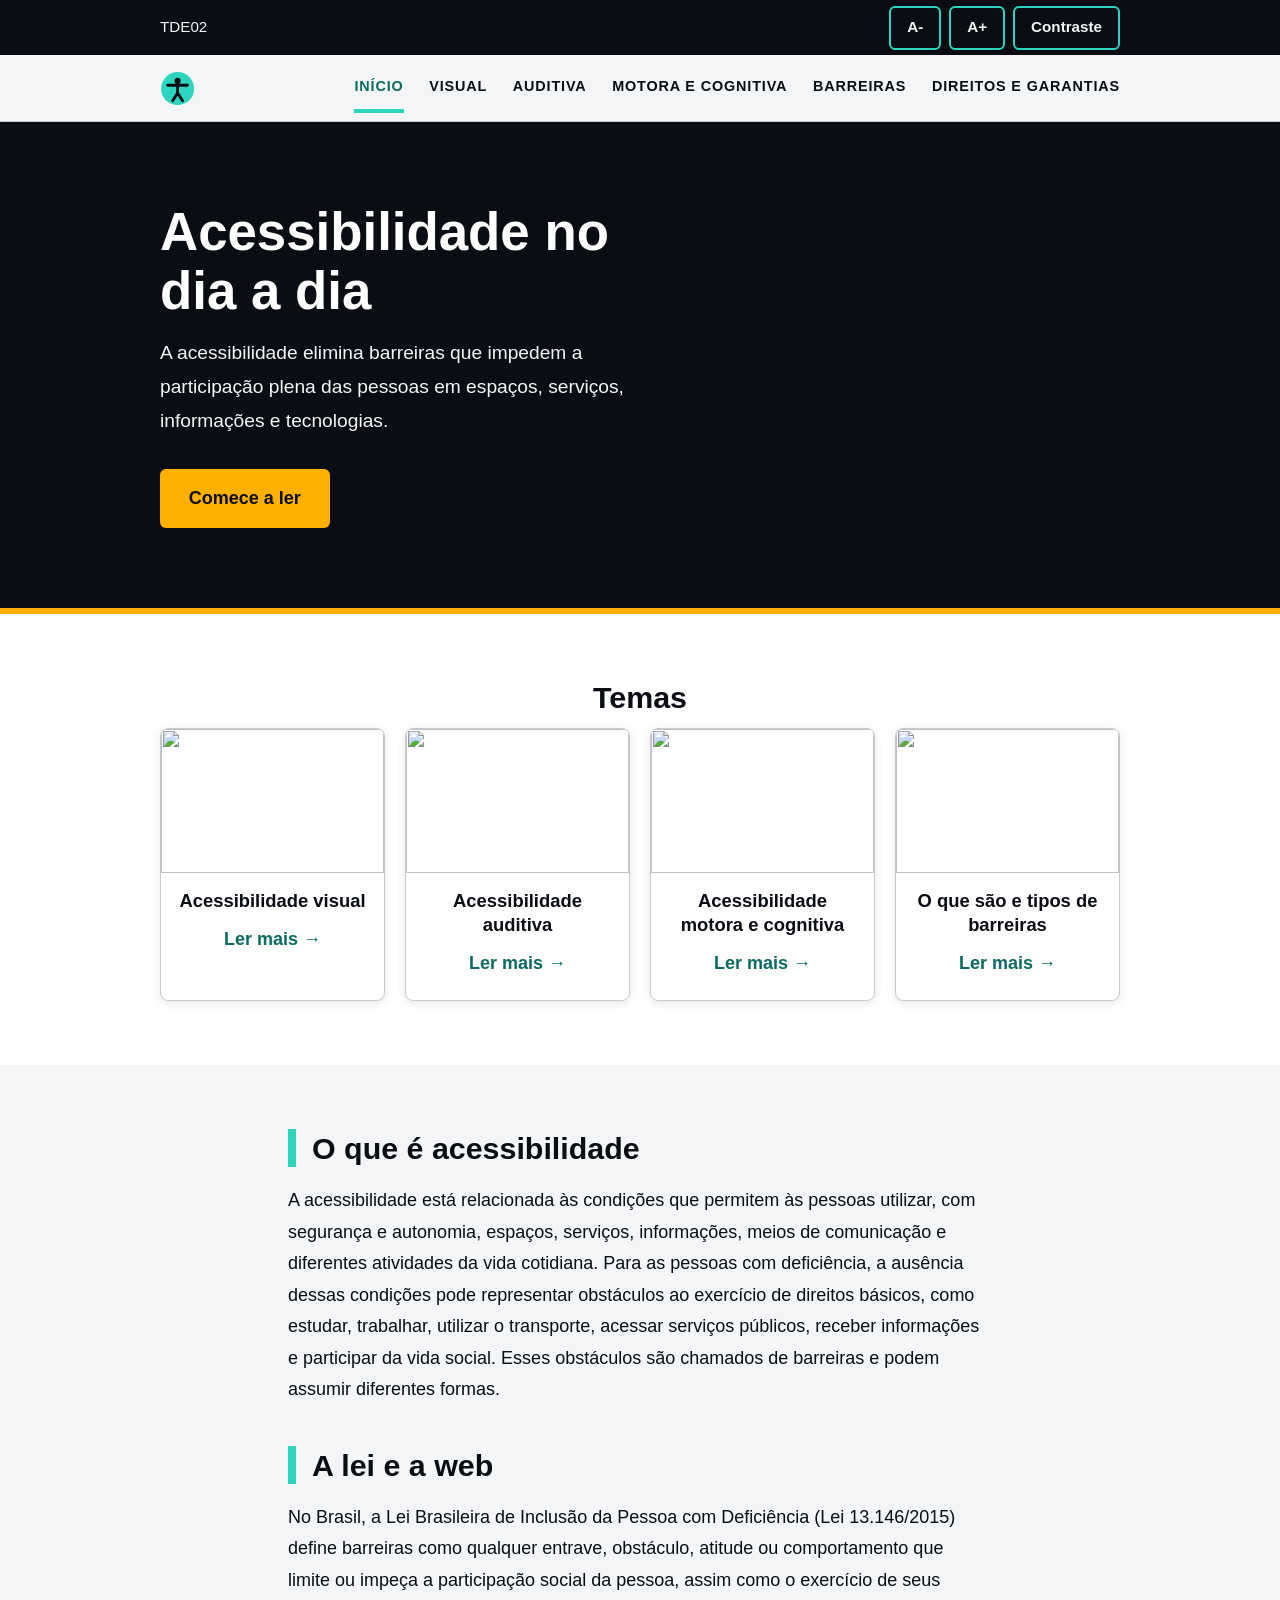
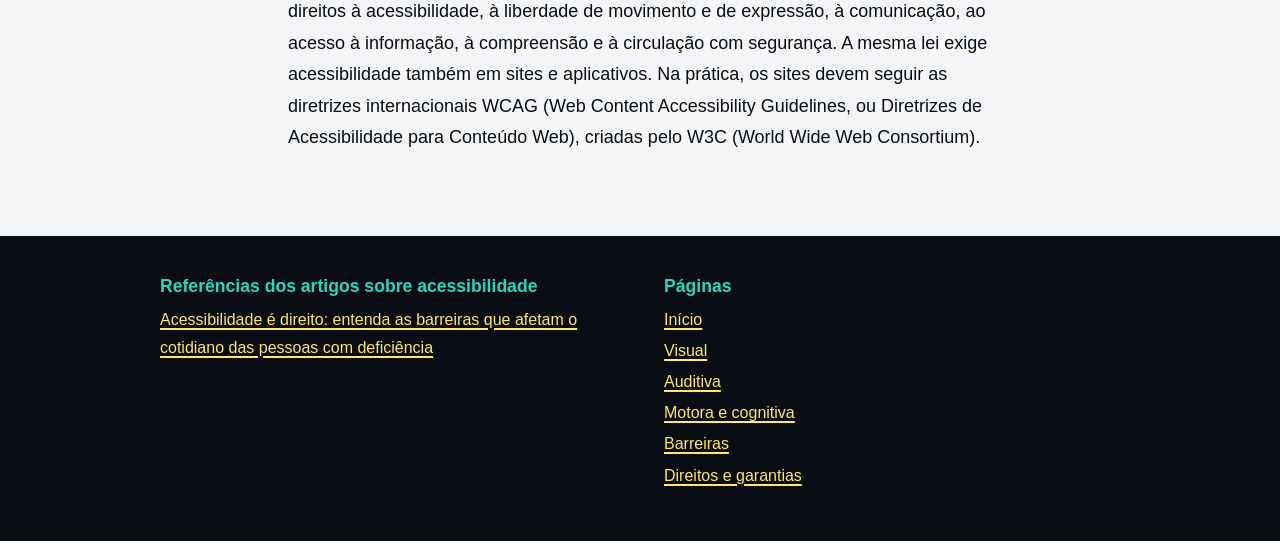
==== index.html @ 784b588b "Add files via upload" ====
<!DOCTYPE html>
<html lang="pt-br">
    <head>
        <meta charset="utf-8">
        <meta content="width=device-width, initial-scale=1" name="viewport">
        <title>Início</title>
        <meta
            content="Barreiras podem estar na calçada, no cardápio ou na tela. Entenda como removê-las e por que isso beneficia todos."
            name="description"
        >
        <link href="style.css" rel="stylesheet">
    </head>
    <body>
        <a class="skip" href="#conteudo">Ir para o conteúdo</a>
        <div class="top">
            <div class="bar">
                <span>TDE02</span>
                <div aria-label="Ajustes de leitura" class="tools" hidden role="group">
                    <button aria-label="Diminuir fonte" id="btn-menos" type="button">A-</button>
                    <button aria-label="Aumentar fonte" id="btn-mais" type="button">A+</button>
                    <button aria-pressed="false" id="btn-contraste" type="button">
                        Contraste
                    </button>
                </div>
            </div>
        </div>
        <header class="main">
            <div class="navbar">
                <a class="logo" href="index.html">
                    <svg aria-hidden="true" focusable="false" viewBox="0 0 32 32">
                        <circle cx="16" cy="16" fill="#2DD4BF" r="15" />
                        <circle cx="16" cy="9" fill="#0A0D14" r="2.8" />
                        <path
                            d="M7 13h18M16 13v7m0 0l-4.5 7M16 20l4.5 7"
                            fill="none"
                            stroke="#0A0D14"
                            stroke-linecap="round"
                            stroke-width="2.6"
                        />
                    </svg>
</a>
                <nav aria-label="Principal">
                    <ul>
                        <li><a aria-current="page" href="index.html">Início</a></li>
                        <li><a href="visual.html">Visual</a></li>
                        <li><a href="auditiva.html">Auditiva</a></li>
                        <li><a href="motora_cognitiva.html">Motora e cognitiva</a></li>
                        <li><a href="barreiras.html">Barreiras</a></li>
                        <li><a href="direitos_garantias.html">Direitos e garantias</a></li>
                    </ul>
                </nav>
            </div>
        </header>
        <div class="hero">
            <div class="wrap">
                <h1>Acessibilidade no dia a dia</h1>
                <p>
                    A acessibilidade elimina barreiras que impedem a participação plena das
                    pessoas em espaços, serviços, informações e tecnologias.
                </p>
                <a class="btn" href="#temas">Comece a ler</a>
            </div>
        </div>
        <main id="conteudo" tabindex="-1">
            <section class="center" id="temas">
                <h2>Temas</h2>
                <ul class="cards">
                    <li class="card">
                        <img alt="" height="260" src="images/card-visual.svg" width="400">
                        <div>
                            <h3><a href="visual.html">Acessibilidade visual</a></h3>
                            <span aria-hidden="true" class="go">Ler mais →</span>
                        </div>
                    </li>
                    <li class="card">
                        <img alt="" height="260" src="images/card-auditiva.svg" width="400">
                        <div>
                            <h3><a href="auditiva.html">Acessibilidade auditiva</a></h3>
                            <span aria-hidden="true" class="go">Ler mais →</span>
                        </div>
                    </li>
                    <li class="card">
                        <img alt="" height="260" src="images/card-motora.svg" width="400">
                        <div>
                            <h3>
                                <a href="motora-cognitiva.html">Acessibilidade motora e
                                cognitiva</a>
                            </h3>
                            <span aria-hidden="true" class="go">Ler mais →</span>
                        </div>
                    </li>
                    <li class="card">
                        <img alt="" height="260" src="images/card-barreiras.svg" width="400">
                        <div>
                            <h3>
                                <a href="barreiras.html">O que são e tipos de barreiras</a>
                            </h3>
                            <span aria-hidden="true" class="go">Ler mais →</span>
                        </div>
                    </li>
                </ul>
            </section>
            <section class="alt">
                <div class="article">
                    <h2>O que é acessibilidade</h2>
                    <p>
                        A acessibilidade está relacionada às condições que permitem às pessoas
                        utilizar, com segurança e autonomia, espaços, serviços, informações,
                        meios de comunicação e diferentes atividades da vida cotidiana. Para as
                        pessoas com deficiência, a ausência dessas condições pode representar
                        obstáculos ao exercício de direitos básicos, como estudar, trabalhar,
                        utilizar o transporte, acessar serviços públicos, receber informações e
                        participar da vida social. Esses obstáculos são chamados de barreiras e
                        podem assumir diferentes formas.
                    </p>
                    <h2>A lei e a web</h2>
                    <p>
                        No Brasil, a Lei Brasileira de Inclusão da Pessoa com Deficiência (Lei
                        13.146/2015) define barreiras como qualquer entrave, obstáculo, atitude
                        ou comportamento que limite ou impeça a participação social da pessoa,
                        assim como o exercício de seus direitos à acessibilidade, à liberdade de
                        movimento e de expressão, à comunicação, ao acesso à informação, à
                        compreensão e à circulação com segurança. A mesma lei exige
                        acessibilidade também em sites e aplicativos. Na prática, os sites devem
                        seguir as diretrizes internacionais WCAG (Web Content Accessibility
                        Guidelines, ou Diretrizes de Acessibilidade para Conteúdo Web), criadas
                        pelo W3C (World Wide Web Consortium).
                    </p>
                </div>
            </section>
        </main>
        <footer>
            <div>
                <section>
                    <h2>Referências dos artigos sobre acessibilidade</h2>
                    <ul>
                        <li>
                            <a href="https://www.gov.br/mdh/pt-br/assuntos/noticias/2026/defeso-eleitoral/agosto/acessibilidade-e-direito-entenda-as-barreiras-que-afetam-o-cotidiano-das-pessoas-com-deficiencia">
                            Acessibilidade é direito: entenda as barreiras que afetam o
                            cotidiano das pessoas com deficiência</a>
                        </li>
                    </ul>
                </section>
                <section>
                    <h2>Páginas</h2>
                    <ul>
                        <li><a href="index.html">Início</a></li>
                        <li><a href="visual.html">Visual</a></li>
                        <li><a href="auditiva.html">Auditiva</a></li>
                        <li><a href="motora_cognitiva.html">Motora e cognitiva</a></li>
                        <li><a href="barreiras.html">Barreiras</a></li>
                        <li><a href="direitos_garantias.html">Direitos e garantias</a></li>
                    </ul>
                </section>
            </div>
        </footer>
        <p aria-live="polite" class="sr" id="status" role="status"></p>
        <script src="script.js"></script>
    </body>
</html>
---- style.css ----
:root {

    --bg: #fff;

    --alt: #F4F5F7;

    --fg: #0A0D14;

    --muted: #39414f;

    --link: #0B6B60;

    --line: #c4cad4;

    --card: #fff;

    --topbg: #0A0D14;

    --topfg: #F4F5F7;

    --btn: #FFB000;

    --btnfg: #0A0D14;

    --acc: #2DD4BF;

    --ring: #FFB000;

    --w: 62rem;

}

[data-contraste=alto] {

    --bg: #000;

    --alt: #000;

    --fg: #fff;

    --muted: #fff;

    --link: #FFE66D;

    --line: #fff;

    --card: #000;

    --topbg: #000;

    --topfg: #fff;

    --btn: #FFE66D;

    --btnfg: #000;

    --acc: #FFE66D;

    --ring: #2DD4BF;

}

* {

    box-sizing: border-box;

}

html {

    font-size: 100%;

    scroll-behavior: smooth;

}

@media (prefers-reduced-motion:reduce) {

    html {

        scroll-behavior: auto;

    }

    * {

        animation: none !important;

        transition: none !important;

    }

}

body {

    margin: 0;

    background: var(--bg);

    color: var(--fg);

    font: 1.125rem/1.75 "Atkinson Hyperlegible",Verdana,Tahoma,sans-serif;

}

a {

    color: var(--link);

    text-underline-offset: .2em;

    text-decoration-thickness: 2px;

}

a:hover {

    text-decoration-thickness: 4px;

}

:focus-visible {

    outline: 4px solid #0A0D14;

    outline-offset: 3px;

    box-shadow: 0 0 0 7px var(--ring);

    border-radius: 4px;

}

[data-contraste=alto] :focus-visible {

    outline-color: #fff;

}

.skip {

    position: absolute;

    left: 1rem;

    top: -6rem;

    background: var(--btn);

    color: var(--btnfg);

    padding: .8rem 1.2rem;

    font-weight: 700;

    border-radius: 6px;

    z-index: 10;

}

.skip:focus {

    top: 1rem;

}

.sr {

    position: absolute;

    width: 1px;

    height: 1px;

    overflow: hidden;

    clip: rect(0 0 0 0);

}

.wrap,.bar,.navbar,main>section,footer>div {

    max-width: var(--w);

    margin-inline: auto;

    padding-inline: 1rem;

}

.top {

    background: var(--topbg);

    color: var(--topfg);

    font-size: .95rem;

    padding: .35rem 0;

}

[data-contraste=alto] .top {

    border-bottom: 2px solid #fff;

}

.bar {

    display: flex;

    flex-wrap: wrap;

    gap: .5rem 1.5rem;

    align-items: center;

    justify-content: space-between;

}

.tools {

    display: flex;

    gap: .5rem;

}

button {

    font: inherit;

    font-size: .95rem;

    font-weight: 700;

    min-height: 44px;

    min-width: 44px;

    padding: 0 1rem;

    border: 2px solid var(--acc);

    background: transparent;

    color: var(--topfg);

    border-radius: 6px;

    cursor: pointer;

}

button:hover {

    background: rgba(45,212,191,.25);

}

button[aria-pressed=true] {

    background: var(--acc);

    color: #0A0D14;

}

header.main {

    background: var(--alt);

    border-bottom: 1px solid var(--line);

}

[data-contraste=alto] header.main {

    border-bottom: 2px solid #fff;

}

.navbar {

    display: flex;

    flex-wrap: wrap;

    align-items: center;

    justify-content: space-between;

    gap: .25rem 2rem;

    padding-block: .5rem;

}

.logo {

    display: flex;

    align-items: center;

    gap: .6rem;

    font-weight: 700;

    font-size: 1.3rem;

    color: var(--fg);

    text-decoration: none;

}

.logo svg {

    width: 2.2rem;

    height: 2.2rem;

}

nav ul {

    display: flex;

    flex-wrap: wrap;

    gap: 0 1.6rem;

    list-style: none;

    margin: 0;

    padding: 0;

}

nav a {

    display: inline-block;

    min-height: 44px;

    padding: .65rem 0;

    color: var(--fg);

    font-size: .9rem;

    font-weight: 700;

    letter-spacing: .06em;

    text-transform: uppercase;

    text-decoration: none;

    border-bottom: 4px solid transparent;

}

nav a:hover {

    border-bottom-color: var(--acc);

}

nav a[aria-current=page] {

    color: var(--link);

    border-bottom-color: var(--acc);

}

.hero {

    background: #0A0D14;

    border-bottom: 6px solid var(--btn);

    color: #F4F5F7;

    padding: 5rem 0;

    min-height: 27rem;

    display: flex;

    align-items: center;

}

.hero.small {

    min-height: 14rem;

    padding: 3rem 0;

}

[data-contraste=alto] .hero {

    background: #000;

    border-bottom: 2px solid #fff;

    color: #fff;

}

.hero .wrap {

    width: 100%;

}

.hero h1 {

    font-size: clamp(2.2rem,5.5vw,3.3rem);

    line-height: 1.12;

    margin: 0 0 1rem;

    max-width: 18ch;

    color: #fff;

}

.hero p {

    font-size: 1.2rem;

    max-width: 44ch;

    margin: 0 0 2rem;

}

.btn {

    display: inline-block;

    background: var(--btn);

    color: var(--btnfg);

    font-weight: 700;

    padding: .85rem 1.8rem;

    border-radius: 6px;

    text-decoration: none;

    min-height: 44px;

}

.btn:hover {

    background: #FFE66D;

    text-decoration: underline;

}

main>section {

    padding-block: 4rem;

}

main>section.alt {

    background: var(--alt);

    max-width: none;

}

main>section.alt>* {

    max-width: var(--w);

    margin-inline: auto;

}

.center {

    text-align: center;

}

h2 {

    font-size: 1.9rem;

    line-height: 1.25;

    margin: 0 0 .75rem;

}

.sub {

    color: var(--muted);

    max-width: 46ch;

    margin: 0 auto 2.5rem;

}

.article {

    max-width: 46rem !important;

}

main>section.alt>.article {

    padding-inline: 1rem;

}

.tools[hidden] {

    display: none;

}

.article h2 {

    margin-top: 2.5rem;

    padding-left: 1rem;

    border-left: 8px solid var(--acc);

}

.article h2:first-child {

    margin-top: 0;

}

p,li {

    max-width: 70ch;

}

.cards {

    list-style: none;

    padding: 0;

    margin: 0;

    display: grid;

    gap: 1.25rem;

    grid-template-columns: repeat(4,1fr);

}

@media (max-width:60rem) {

    .cards {

        grid-template-columns: repeat(2,1fr);

    }

}

@media (max-width:34rem) {

    .cards {

        grid-template-columns: 1fr;

    }

}

.card {

    position: relative;

    max-width: none;

    background: var(--card);

    border: 1px solid var(--line);

    border-radius: 8px;

    overflow: hidden;

    box-shadow: 0 2px 10px rgba(10,13,20,.1);

    transition: transform .15s;

}

[data-contraste=alto] .card {

    border: 2px solid #fff;

    box-shadow: none;

}

.card:hover {

    transform: translateY(-4px);

}

.card:focus-within {

    outline: 4px solid #0A0D14;

    outline-offset: 3px;

    box-shadow: 0 0 0 7px var(--ring);

}

.card img {

    display: block;

    width: 100%;

    height: 9rem;

    object-fit: cover;

}

.card div {

    padding: 1rem 1.1rem 1.3rem;

}

.card h3 {

    margin: 0 0 .4rem;

    font-size: 1.15rem;

    line-height: 1.3;

}

.card h3 a {

    color: var(--fg);

    text-decoration: none;

    outline: none;

    box-shadow: none;

}

.card h3 a::after {

    content: "";

    position: absolute;

    inset: 0;

}

.card p {

    margin: 0;

    color: var(--muted);

    font-size: 1rem;

    line-height: 1.55;

}

.card .go {

    display: block;

    margin-top: .7rem;

    font-weight: 700;

    color: var(--link);

}

figure {

    margin: 2rem 0;

}

figure img {

    display: block;

    width: 100%;

    height: auto;

    border-radius: 8px;

}

figcaption {

    margin-top: .5rem;

    font-size: 1rem;

    color: var(--muted);

}

.dica {

    background: #FFE66D;

    color: #0A0D14;

    border-radius: 8px;

    padding: 1rem 1.3rem;

    margin: 2rem 0;

}

[data-contraste=alto] .dica {

    background: #000;

    color: #fff;

    border: 3px solid #FFE66D;

}

.tw {

    overflow-x: auto;

    border: 2px solid var(--line);

    border-radius: 8px;

}

table {

    border-collapse: collapse;

    width: 100%;

    min-width: 34rem;

    font-size: 1rem;

}

caption {

    text-align: left;

    font-weight: 700;

    padding: .9rem 1rem;

}

th,td {

    border-top: 2px solid var(--line);

    padding: .7rem 1rem;

    text-align: left;

    vertical-align: top;

}

thead th {

    background: #0A0D14;

    color: #F4F5F7;

    border-top: 0;

}

[data-contraste=alto] thead th {

    background: #FFE66D;

    color: #000;

}

footer {

    background: #0A0D14;

    color: #F4F5F7;

    padding: 2.5rem 0 3rem;

    font-size: 1rem;

}

[data-contraste=alto] footer {

    border-top: 2px solid #fff;

}

footer a {

    color: #FFE66D;

}

footer>div {

    display: grid;

    gap: 1.5rem 3rem;

    grid-template-columns: repeat(auto-fit,minmax(14rem,1fr));

}

footer h2 {

    font-size: 1.1rem;

    color: #2DD4BF;

    margin: 0 0 .5rem;

}

footer ul {

    list-style: none;

    margin: 0;

    padding: 0;

}

footer li {

    margin-bottom: .2rem;

}

[data-contraste=alto] footer h2 {

    color: #FFE66D;

}

@media (max-width:40rem) {

    nav a {

        padding: .5rem 0;

    }

    .hero {

        padding: 3rem 0;

    }

}
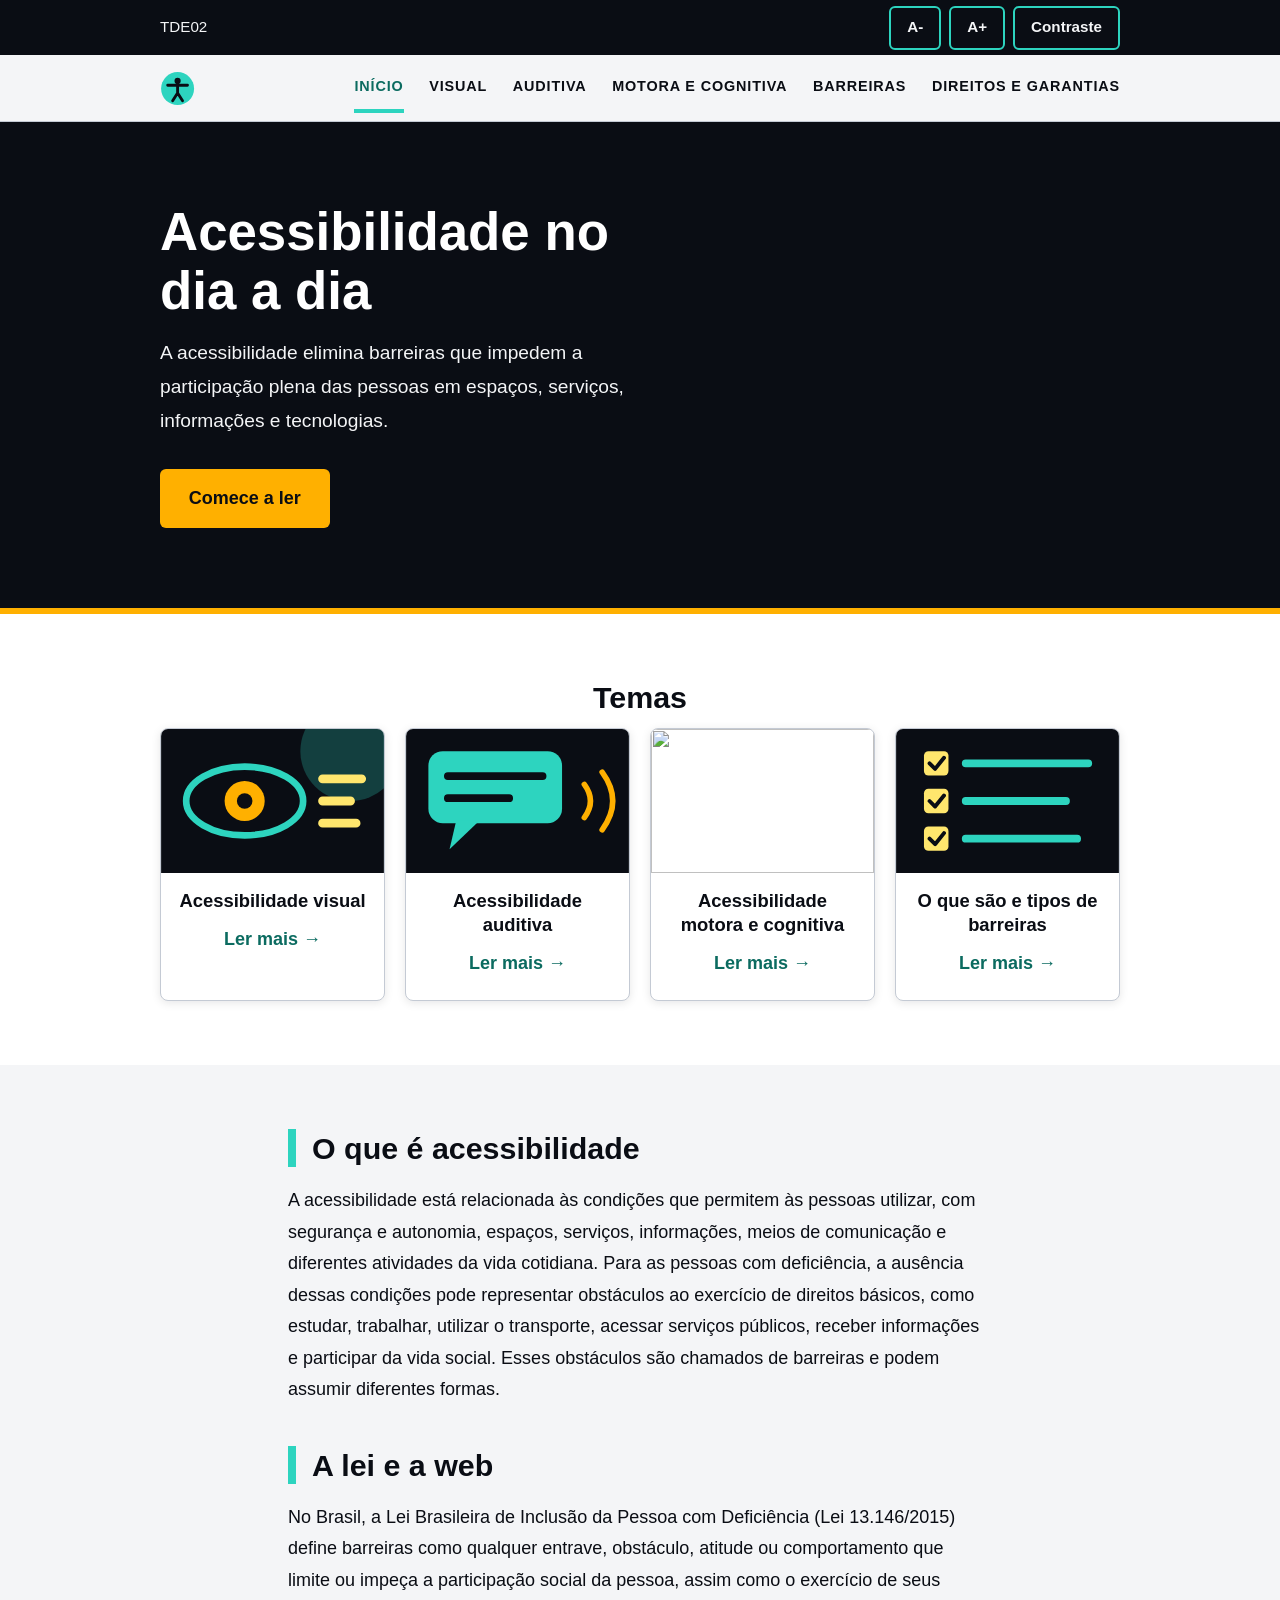
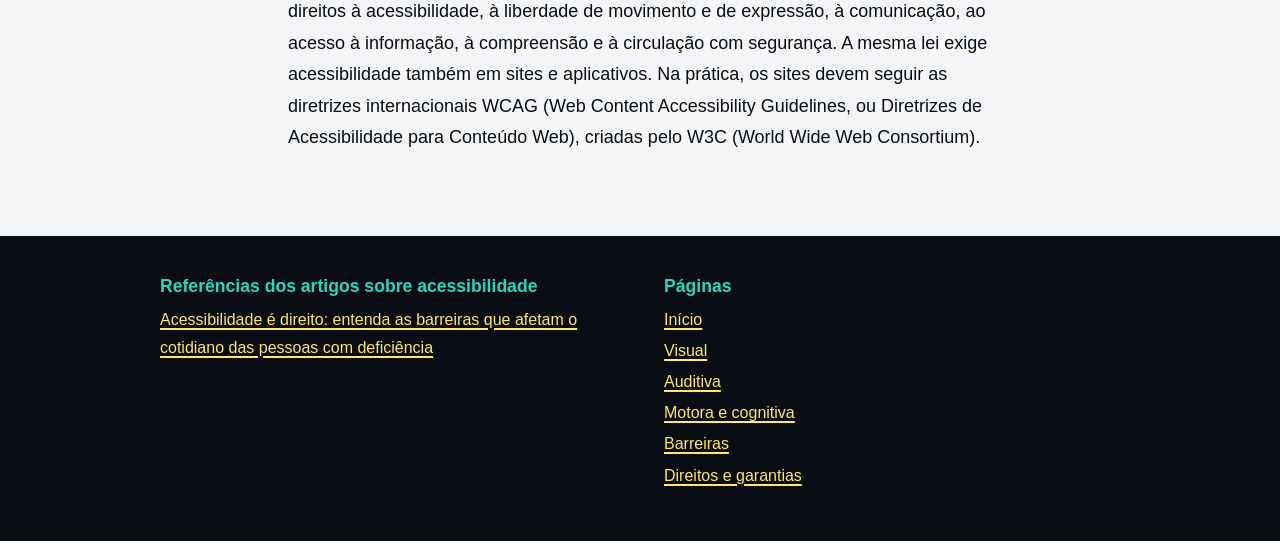
==== commit 928430a6: "index.html" ====
--- a/index.html
+++ b/index.html
@@ -80,10 +80,10 @@
                         </div>
                     </li>
                     <li class="card">
-                        <img alt="" height="260" src="images/card-motora.svg" width="400">
+                        <img alt="" height="260" src="card-motora.svg" width="400">
                         <div>
                             <h3>
-                                <a href="motora-cognitiva.html">Acessibilidade motora e
+                                <a href="images/motora-cognitiva.html">Acessibilidade motora e
                                 cognitiva</a>
                             </h3>
                             <span aria-hidden="true" class="go">Ler mais →</span>
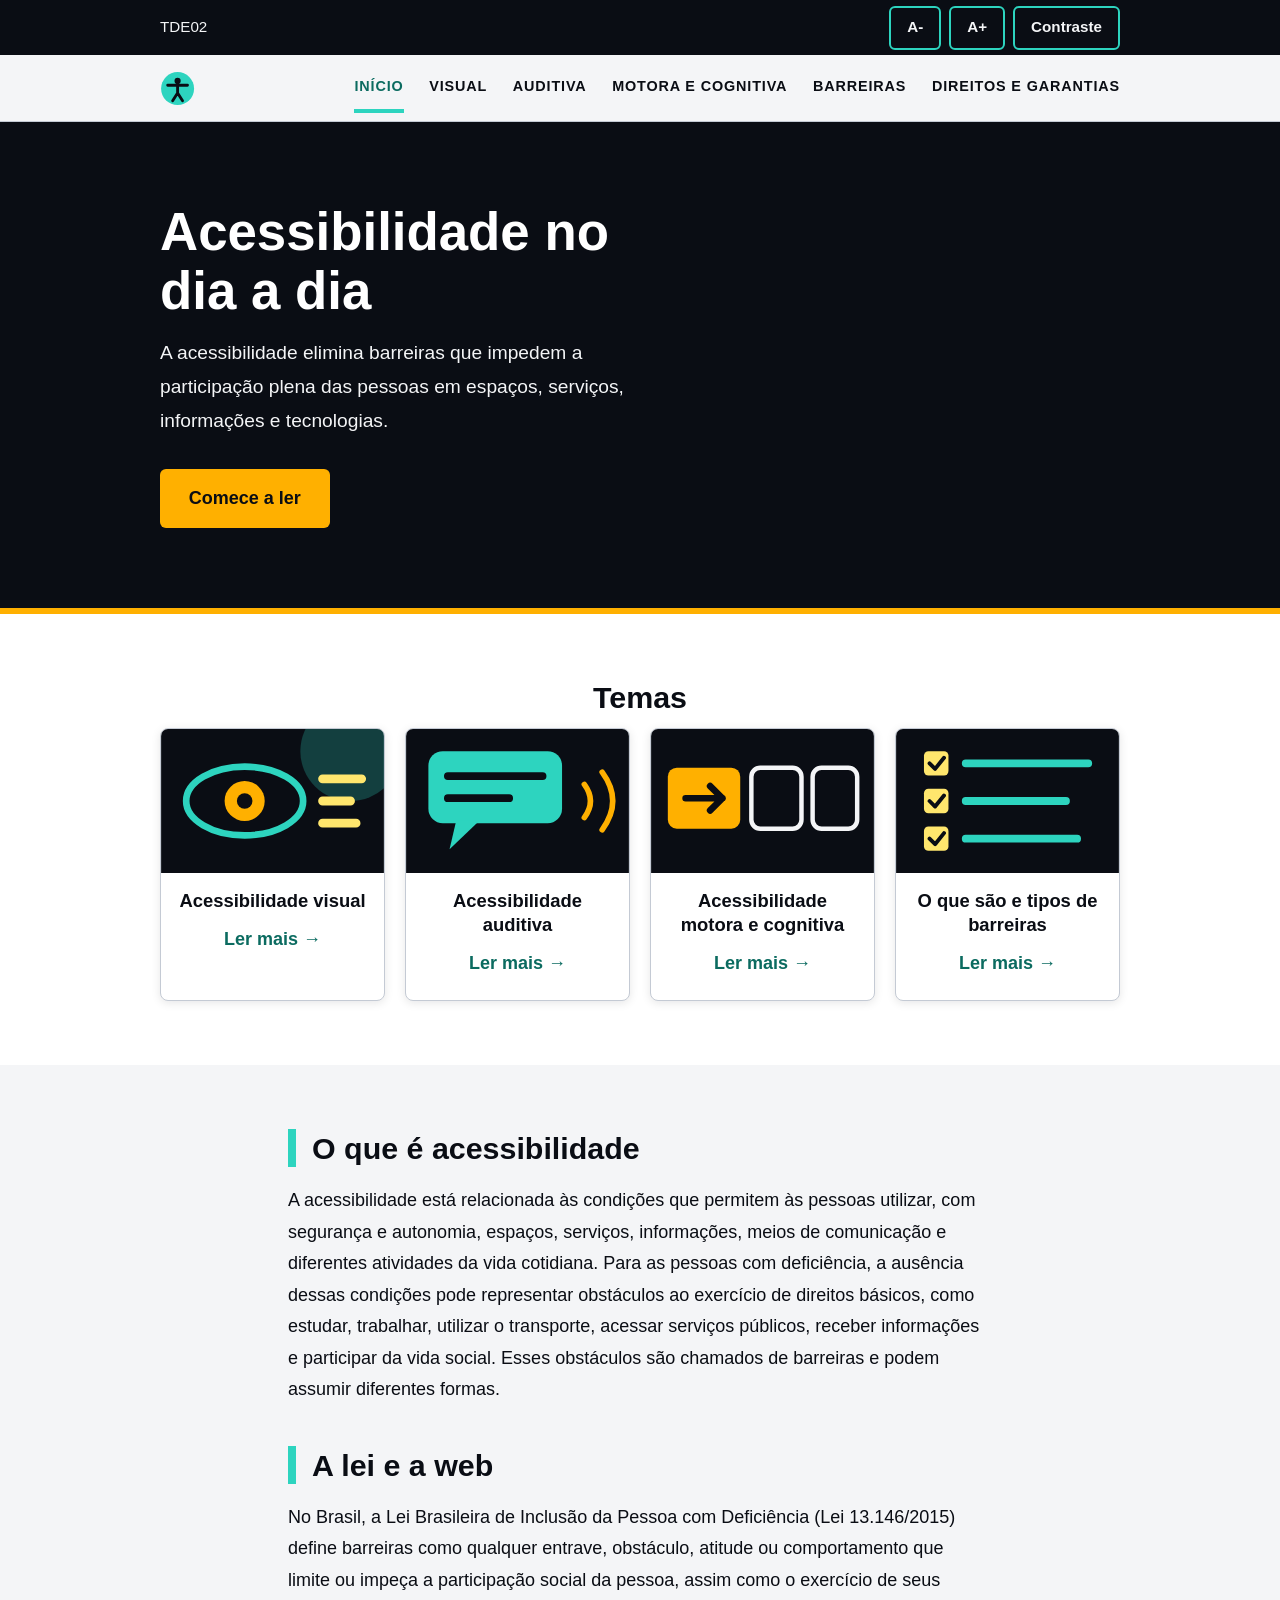
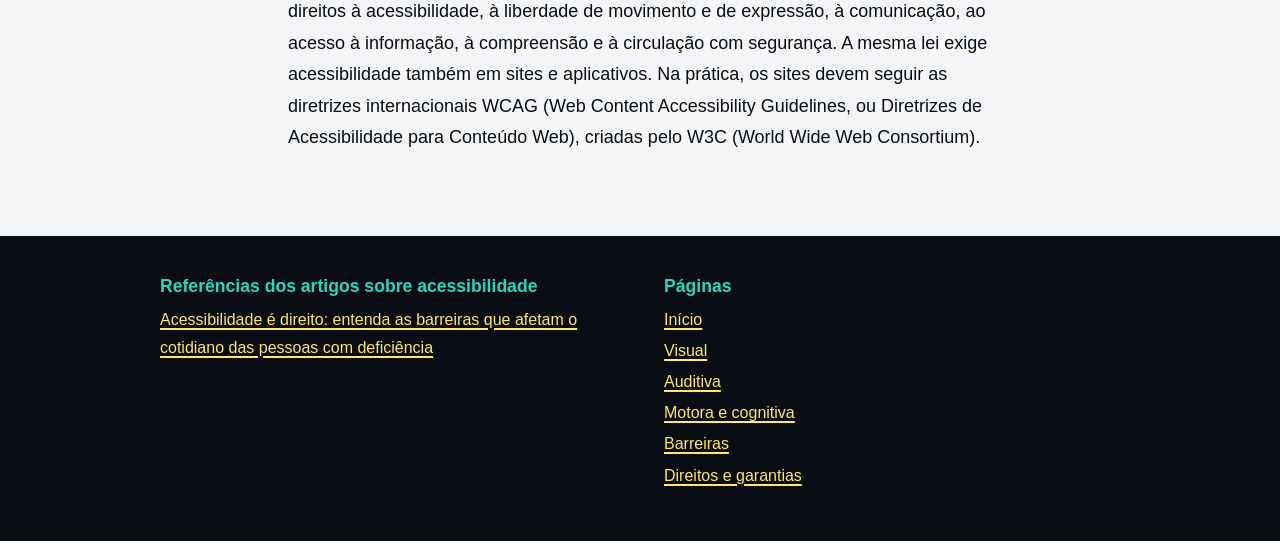
==== commit 7c63a21b: "index.html" ====
--- a/index.html
+++ b/index.html
@@ -80,10 +80,10 @@
                         </div>
                     </li>
                     <li class="card">
-                        <img alt="" height="260" src="card-motora.svg" width="400">
+                        <img alt="" height="260" src="images/card-motora.svg" width="400">
                         <div>
                             <h3>
-                                <a href="images/motora-cognitiva.html">Acessibilidade motora e
+                                <a href="motora_cognitiva.html">Acessibilidade motora e
                                 cognitiva</a>
                             </h3>
                             <span aria-hidden="true" class="go">Ler mais →</span>
